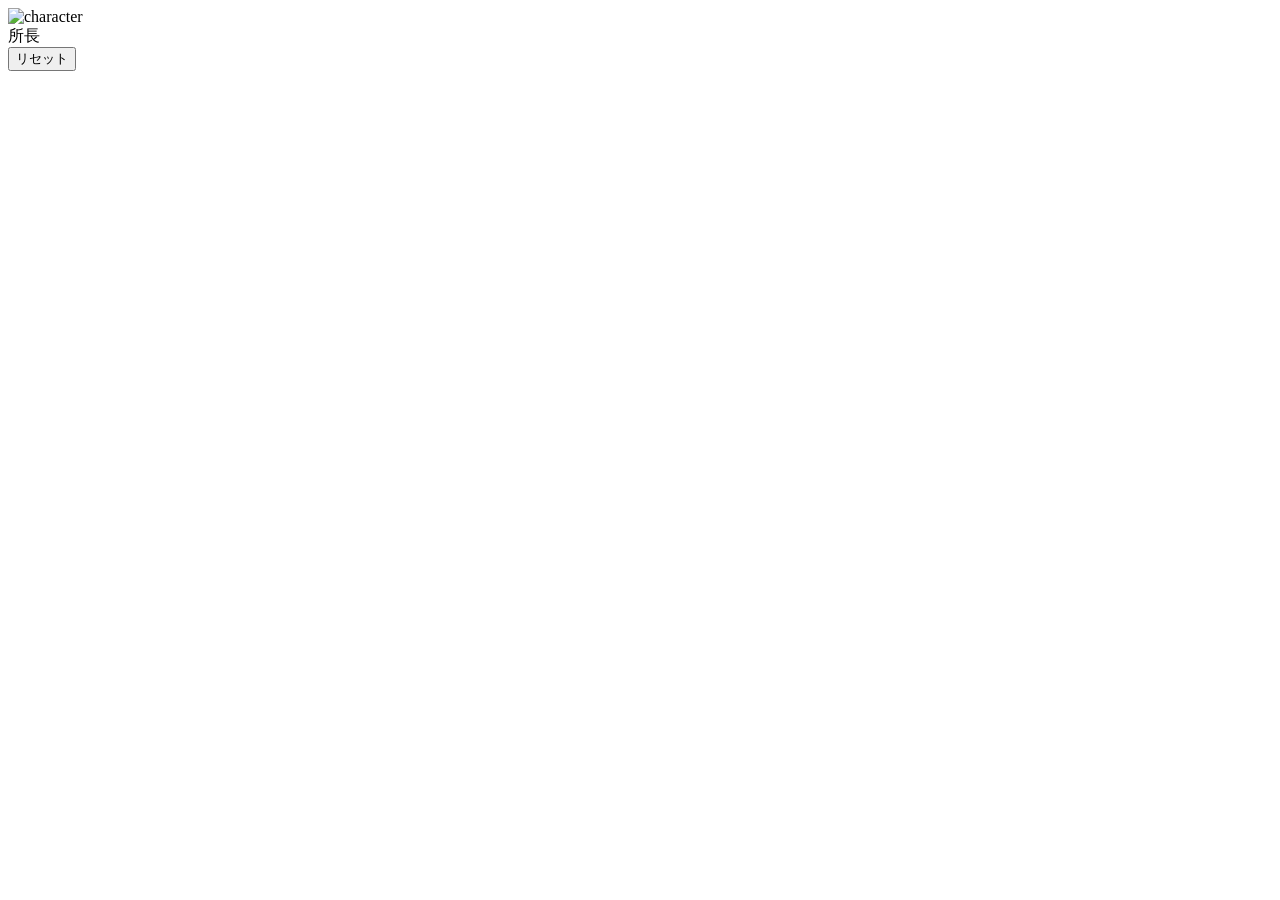
==== index.html @ afa2f6f3 "Create index.html" ====
<!DOCTYPE html>
<html lang="ja">
<head>
  <meta charset="UTF-8">
  <meta name="viewport" content="width=device-width, initial-scale=1.0">
  <title>Liminal Dialogue</title>

  <!-- CSS -->
  <link rel="stylesheet" href="style.css">
</head>

<body>

  <!-- ウィンドウ枠 -->
  <div id="window">

    <!-- ゲーム本体 -->
    <div id="game">

      <!-- 立ち絵 -->
      <img id="character" src="" alt="character">

      <!-- テキストボックス -->
      <div id="message-box">
        <div id="name">所長</div>
        <div id="text"></div>
      </div>

    </div>
  </div>
<div id="choices"></div>
<button onclick="resetGame()">リセット</button>
  <!-- JS -->
  <script src="script.js"></script>

</body>
</html>
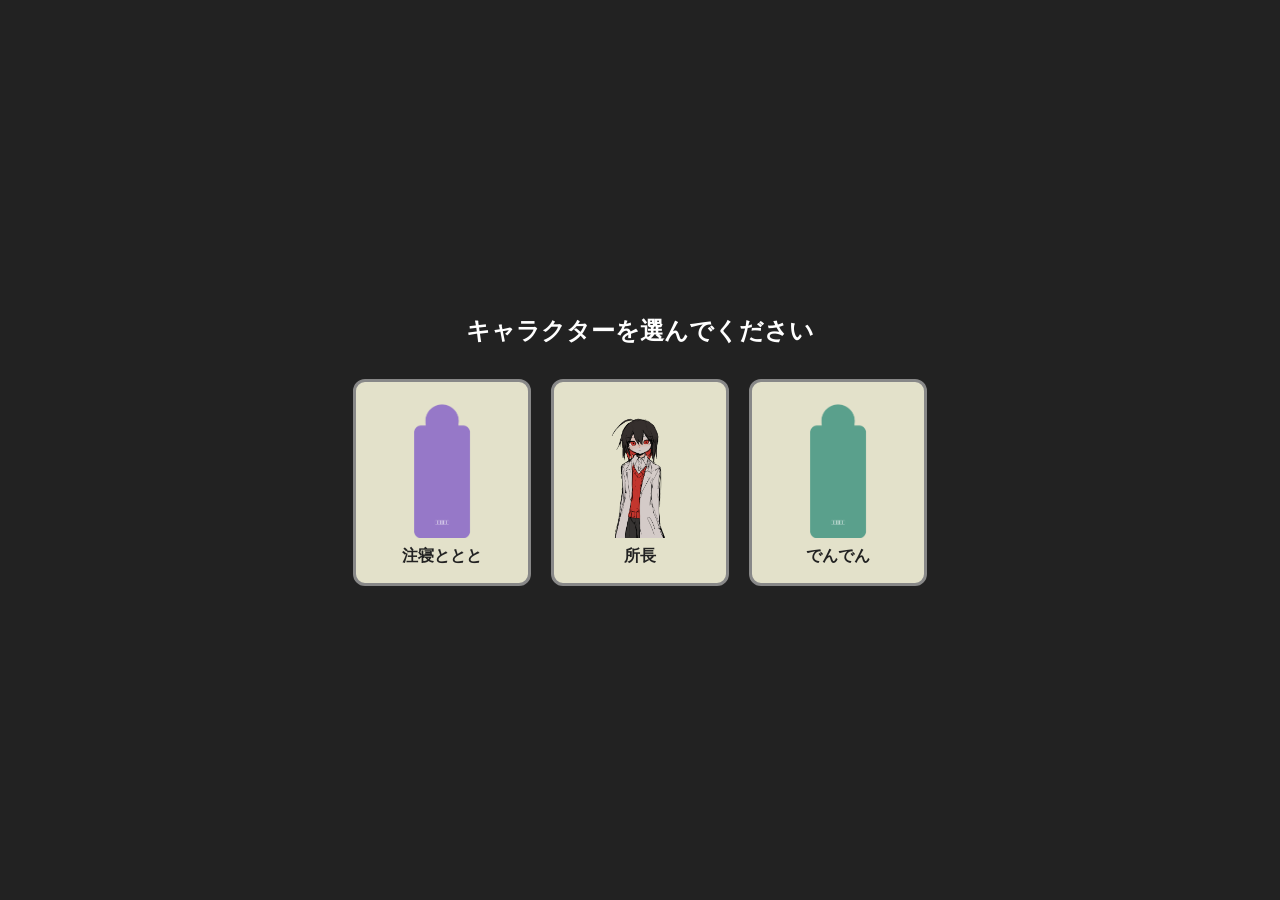
==== commit a8795672: "選択肢、json保存機能を追加" ====
--- a/index.html
+++ b/index.html
@@ -11,25 +11,41 @@
 
 <body>
 
-  <!-- ウィンドウ枠 -->
-  <div id="window">
+  <!-- キャラクター選択画面（最初に表示） -->
+  <div id="select-screen">
+    <h1 id="select-title">キャラクターを選んでください</h1>
+    <div id="character-select"></div>
+  </div>
 
-    <!-- ゲーム本体 -->
-    <div id="game">
+  <!-- ゲーム画面（キャラクター選択後に表示） -->
+  <div id="game-screen" class="hidden">
 
-      <!-- 立ち絵 -->
-      <img id="character" src="" alt="character">
+    <button id="back-button">← キャラ選択に戻る</button>
 
-      <!-- テキストボックス -->
-      <div id="message-box">
-        <div id="name">所長</div>
-        <div id="text"></div>
+    <!-- ウィンドウ枠 -->
+    <div id="window">
+
+      <!-- ゲーム本体 -->
+      <div id="game">
+
+        <!-- 立ち絵 -->
+        <img id="character" src="" alt="">
+
+        <!-- テキストボックス -->
+        <div id="message-box">
+          <div id="name"></div>
+          <div id="text"></div>
+        </div>
+
       </div>
+    </div>
 
-    </div>
+    <div id="choices"></div>
+
+    <button id="reset-button">リセット</button>
+
   </div>
-<div id="choices"></div>
-<button onclick="resetGame()">リセット</button>
+
   <!-- JS -->
   <script src="script.js"></script>
 
--- a/style.css
+++ b/style.css
@@ -0,0 +1,230 @@
+body {
+  margin: 0;
+  background: #222; /* 外側背景 */
+  color: #fff;
+  font-family: sans-serif;
+}
+
+/* =====================
+  共通：表示切り替え
+===================== */
+.hidden {
+  display: none !important;
+}
+
+/* =====================
+  キャラクター選択画面
+===================== */
+#select-screen {
+  min-height: 100vh;
+  display: flex;
+  flex-direction: column;
+  align-items: center;
+  justify-content: center;
+  gap: 32px;
+  padding: 24px;
+  box-sizing: border-box;
+}
+
+#select-title {
+  font-size: 24px;
+  margin: 0;
+}
+
+#character-select {
+  display: flex;
+  flex-wrap: wrap;
+  gap: 20px;
+  justify-content: center;
+}
+
+.character-card {
+  width: 140px;
+  padding: 16px;
+  background: #e3e1ca;
+  color: #222;
+  border: 3px solid #888;
+  border-radius: 12px;
+  cursor: pointer;
+  text-align: center;
+  transition: transform 0.15s, border-color 0.15s;
+}
+
+.character-card:hover {
+  transform: translateY(-4px);
+  border-color: #f7c94b;
+}
+
+.character-card img {
+  width: 100%;
+  height: 140px;
+  object-fit: contain;
+  display: block;
+  margin-bottom: 8px;
+}
+
+.character-card .character-name {
+  font-weight: bold;
+  font-size: 16px;
+}
+
+/* =====================
+  ゲーム画面
+===================== */
+#game-screen {
+  min-height: 100vh;
+  position: relative;
+}
+
+#back-button {
+  position: fixed;
+  top: 16px;
+  left: 16px;
+  margin: 0;
+  padding: 6px 14px;
+  font-size: 14px;
+  background: #e3e1ca;
+  color: #222;
+  border: 2px solid #888;
+  border-radius: 6px;
+  cursor: pointer;
+  z-index: 10;
+}
+
+/* =====================
+  ウィンドウ枠
+===================== */
+#window {
+  position: fixed;
+  top: 50%;
+  left: 50%;
+  transform: translate(-50%, -50%);
+
+  width: 400px;
+  height: 450px;
+
+  background: #e3e1ca;
+  border: 3px solid #888;
+  border-radius: 12px;
+
+  box-shadow: 0 10px 30px rgba(0,0,0,0.5);
+  overflow: hidden;
+}
+
+/* =====================
+  ゲーム本体
+===================== */
+#game {
+  position: relative;
+  width: 100%;
+  height: 100%;
+  overflow: hidden;
+  background-size: cover;
+  background-position: center;
+}
+
+/* =====================
+  立ち絵
+===================== */
+#character {
+  position: absolute;
+  bottom: 0px; /* 少し余裕増やす */
+  left: 50%;
+  transform: translateX(-50%);
+  max-width: 90%;
+  max-height: 100%;
+  object-fit: contain;
+}
+
+/* =====================
+  テキスト枠
+===================== */
+#message-box {
+  position: absolute;
+  bottom: 0;
+  width: 100%;
+  height: 120px;
+
+  padding: 16px;
+  box-sizing: border-box;
+
+  background: rgba(0, 0, 0, 0.7);
+  color: #fff;
+
+  border-top: 2px solid #444;
+  border-radius: 10px;
+  backdrop-filter: blur(5px);
+
+  opacity: 0;
+  pointer-events: none;
+  transition: 0.2s;
+}
+
+#message-box.active {
+  opacity: 1;
+  pointer-events: auto;
+}
+
+/* 名前 */
+#name {
+  font-weight: bold;
+  margin-bottom: 8px;
+}
+
+/* 本文 */
+#text {
+  font-size: 18px;
+  line-height: 1.6;
+  white-space: pre-wrap;
+  margin: 0;
+}
+
+/* ▼インジケータ */
+#indicator {
+  display: inline-block;
+  margin-left: 6px;
+  opacity: 0;
+  animation: blink 1s infinite;
+}
+
+@keyframes blink {
+  0% { opacity: 0; }
+  50% { opacity: 1; }
+  100% { opacity: 0; }
+}
+
+/* =====================
+  選択肢・リセットボタン
+===================== */
+#choices {
+  position: absolute;
+  bottom: 140px;
+  width: 100%;
+  text-align: center;
+}
+
+button {
+  display: inline-block;
+  margin: 5px;
+  padding: 8px 16px;
+  font-size: 16px;
+}
+
+#reset-button {
+  position: fixed;
+  bottom: 16px;
+  left: 50%;
+  transform: translateX(-50%);
+}
+
+@keyframes shake {
+  0% { transform: translate(0,0); }
+  25% { transform: translate(-5px,0); }
+  50% { transform: translate(5px,0); }
+  75% { transform: translate(-5px,0); }
+  100% { transform: translate(0,0); }
+}
+
+.shake {
+  animation: shake 0.3s;
+}
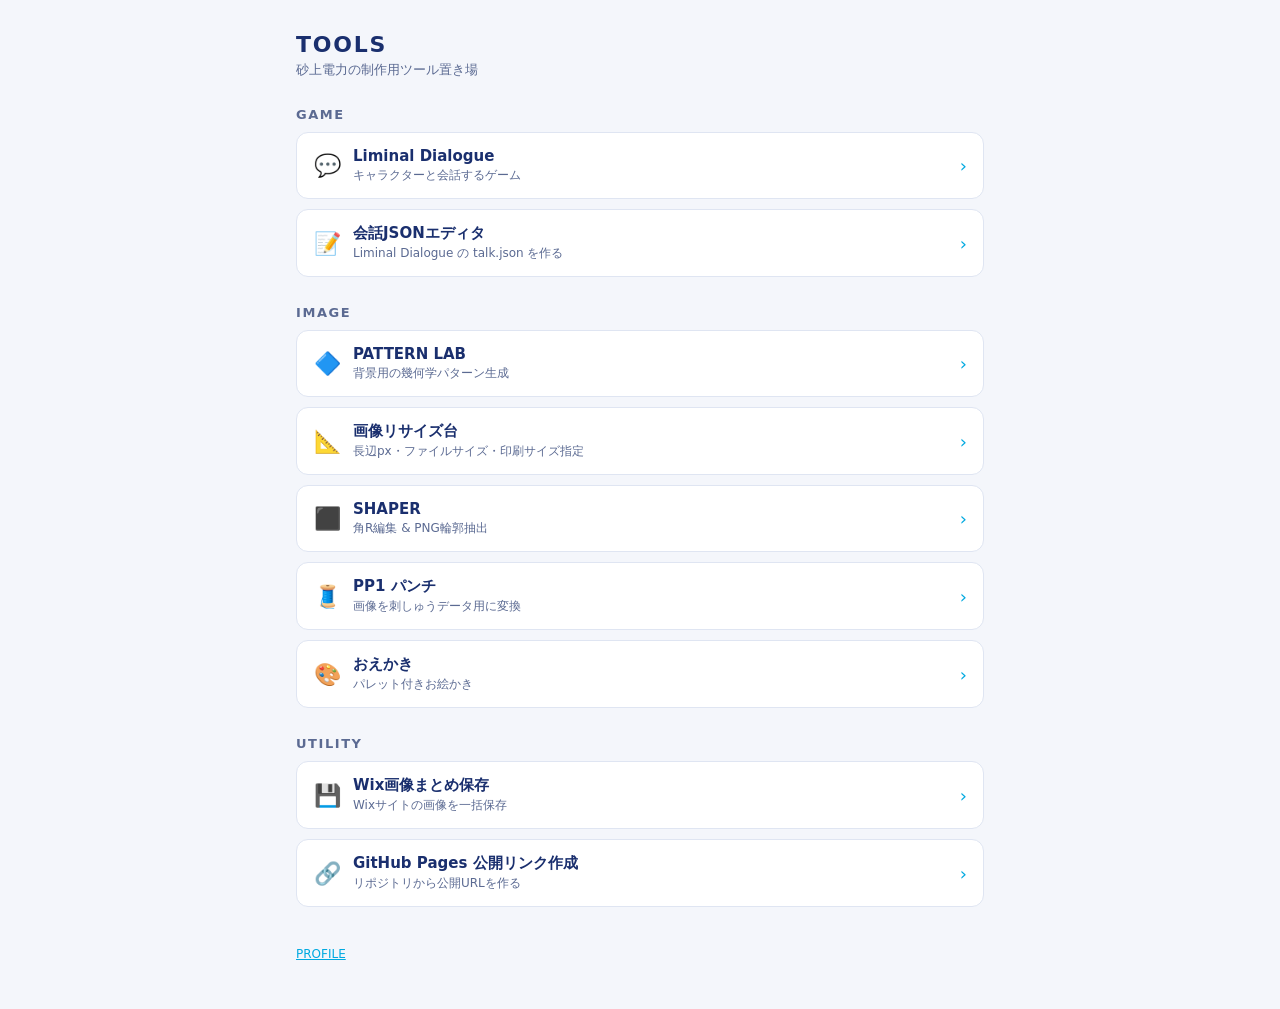
==== commit 0e94f20e: "Move Liminal Dialogue and talk-editor to liminal-dialogue repo; root becomes tools index Co-Authored" ====
--- a/index.html
+++ b/index.html
@@ -1,53 +1,96 @@
 <!DOCTYPE html>
 <html lang="ja">
 <head>
-  <meta charset="UTF-8">
-  <meta name="viewport" content="width=device-width, initial-scale=1.0">
-  <title>Liminal Dialogue</title>
+<meta charset="UTF-8">
+<meta name="viewport" content="width=device-width, initial-scale=1.0">
+<title>TOOLS — sazyoudnrk</title>
+<style>
+  :root{
+    --bg:#f4f6fb; --card:#ffffff; --ink:#1a2f6e; --muted:#5b6a92;
+    --accent:#00a9e0; --line:#dfe5f2;
+  }
+  @media (prefers-color-scheme: dark){
+    :root{ --bg:#0f1730; --card:#18224a; --ink:#eef3ff; --muted:#9aa8d0; --accent:#7ee8fa; --line:#26326a; }
+  }
+  *{ box-sizing:border-box; }
+  body{
+    margin:0; background:var(--bg); color:var(--ink);
+    font-family:system-ui,-apple-system,"Hiragino Sans","Noto Sans JP",sans-serif;
+    -webkit-text-size-adjust:100%;
+  }
+  main{ max-width:720px; margin:0 auto; padding:32px 16px 48px; }
+  h1{ font-size:22px; letter-spacing:.08em; margin:0 0 4px; }
+  .sub{ color:var(--muted); font-size:13px; margin:0 0 24px; }
+  h2{ font-size:13px; letter-spacing:.12em; color:var(--muted); margin:28px 0 10px; font-weight:600; }
+  ul{ list-style:none; margin:0; padding:0; display:grid; gap:10px; }
+  a.card{
+    display:flex; align-items:center; gap:12px;
+    background:var(--card); border:1px solid var(--line); border-radius:12px;
+    padding:14px 16px; color:inherit; text-decoration:none;
+  }
+  a.card:active{ transform:scale(.99); }
+  .icon{ font-size:22px; width:28px; text-align:center; flex:none; }
+  .t{ font-weight:600; font-size:15px; }
+  .d{ color:var(--muted); font-size:12px; margin-top:2px; }
+  .arrow{ margin-left:auto; color:var(--accent); font-size:18px; }
+  footer{ margin-top:40px; font-size:12px; color:var(--muted); }
+  footer a{ color:var(--accent); }
+</style>
+</head>
+<body>
+<main>
+  <h1>TOOLS</h1>
+  <p class="sub">砂上電力の制作用ツール置き場</p>
 
-  <!-- CSS -->
-  <link rel="stylesheet" href="style.css">
-</head>
+  <h2>GAME</h2>
+  <ul>
+    <li><a class="card" href="https://sazyoudnrk.github.io/liminal-dialogue/">
+      <span class="icon">💬</span>
+      <span><div class="t">Liminal Dialogue</div><div class="d">キャラクターと会話するゲーム</div></span>
+      <span class="arrow">›</span></a></li>
+    <li><a class="card" href="https://sazyoudnrk.github.io/liminal-dialogue/talk-editor.html">
+      <span class="icon">📝</span>
+      <span><div class="t">会話JSONエディタ</div><div class="d">Liminal Dialogue の talk.json を作る</div></span>
+      <span class="arrow">›</span></a></li>
+  </ul>
 
-<body>
+  <h2>IMAGE</h2>
+  <ul>
+    <li><a class="card" href="pattern-lab.html">
+      <span class="icon">🔷</span>
+      <span><div class="t">PATTERN LAB</div><div class="d">背景用の幾何学パターン生成</div></span>
+      <span class="arrow">›</span></a></li>
+    <li><a class="card" href="resizer.html">
+      <span class="icon">📐</span>
+      <span><div class="t">画像リサイズ台</div><div class="d">長辺px・ファイルサイズ・印刷サイズ指定</div></span>
+      <span class="arrow">›</span></a></li>
+    <li><a class="card" href="shaper.html">
+      <span class="icon">⬛</span>
+      <span><div class="t">SHAPER</div><div class="d">角R編集 & PNG輪郭抽出</div></span>
+      <span class="arrow">›</span></a></li>
+    <li><a class="card" href="image-to-eps.html">
+      <span class="icon">🧵</span>
+      <span><div class="t">PP1 パンチ</div><div class="d">画像を刺しゅうデータ用に変換</div></span>
+      <span class="arrow">›</span></a></li>
+    <li><a class="card" href="color-pallet-draw.html">
+      <span class="icon">🎨</span>
+      <span><div class="t">おえかき</div><div class="d">パレット付きお絵かき</div></span>
+      <span class="arrow">›</span></a></li>
+  </ul>
 
-  <!-- キャラクター選択画面（最初に表示） -->
-  <div id="select-screen">
-    <h1 id="select-title">キャラクターを選んでください</h1>
-    <div id="character-select"></div>
-  </div>
+  <h2>UTILITY</h2>
+  <ul>
+    <li><a class="card" href="wix-image-saver.html">
+      <span class="icon">💾</span>
+      <span><div class="t">Wix画像まとめ保存</div><div class="d">Wixサイトの画像を一括保存</div></span>
+      <span class="arrow">›</span></a></li>
+    <li><a class="card" href="github-pages-link-generator.html">
+      <span class="icon">🔗</span>
+      <span><div class="t">GitHub Pages 公開リンク作成</div><div class="d">リポジトリから公開URLを作る</div></span>
+      <span class="arrow">›</span></a></li>
+  </ul>
 
-  <!-- ゲーム画面（キャラクター選択後に表示） -->
-  <div id="game-screen" class="hidden">
-
-    <button id="back-button">← キャラ選択に戻る</button>
-
-    <!-- ウィンドウ枠 -->
-    <div id="window">
-
-      <!-- ゲーム本体 -->
-      <div id="game">
-
-        <!-- 立ち絵 -->
-        <img id="character" src="" alt="">
-
-        <!-- テキストボックス -->
-        <div id="message-box">
-          <div id="name"></div>
-          <div id="text"></div>
-        </div>
-
-      </div>
-    </div>
-
-    <div id="choices"></div>
-
-    <button id="reset-button">リセット</button>
-
-  </div>
-
-  <!-- JS -->
-  <script src="script.js"></script>
-
+  <footer><a href="https://sazyoudnrk.github.io/profile/">PROFILE</a></footer>
+</main>
 </body>
 </html>
